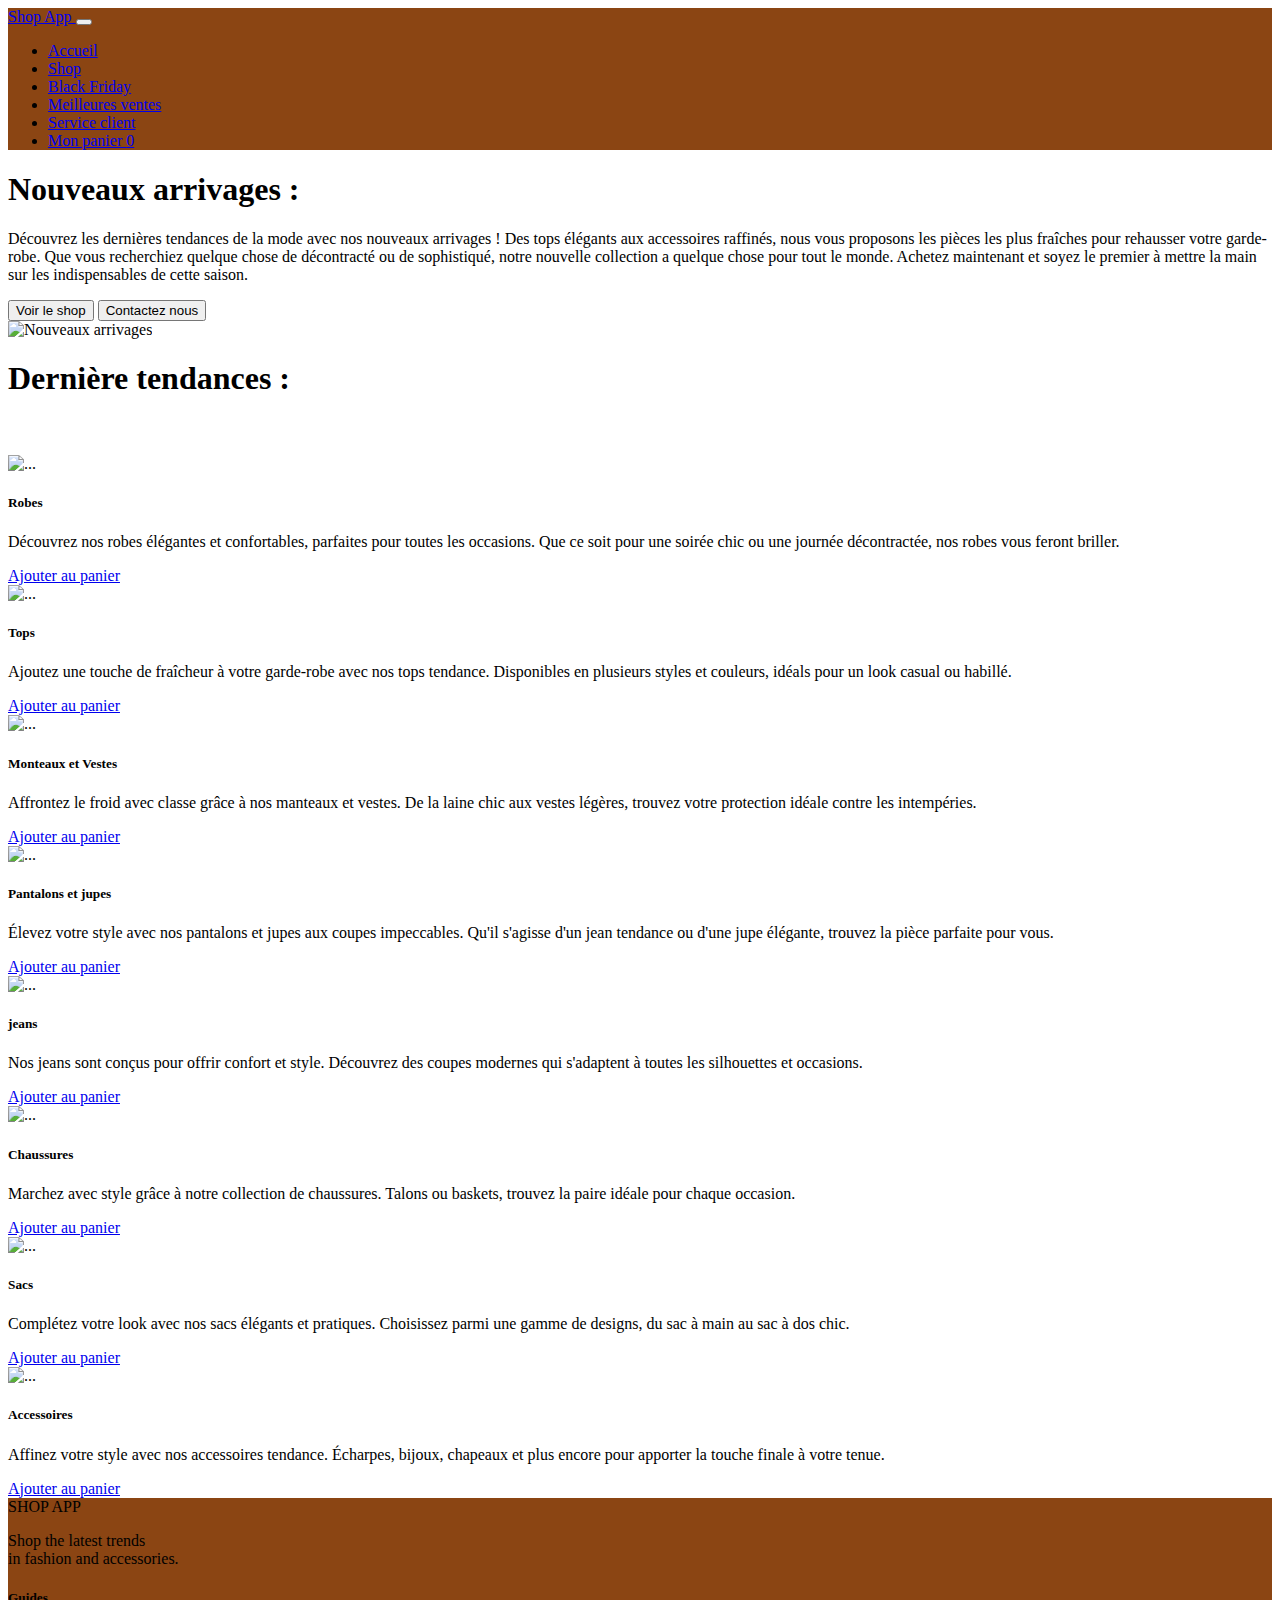
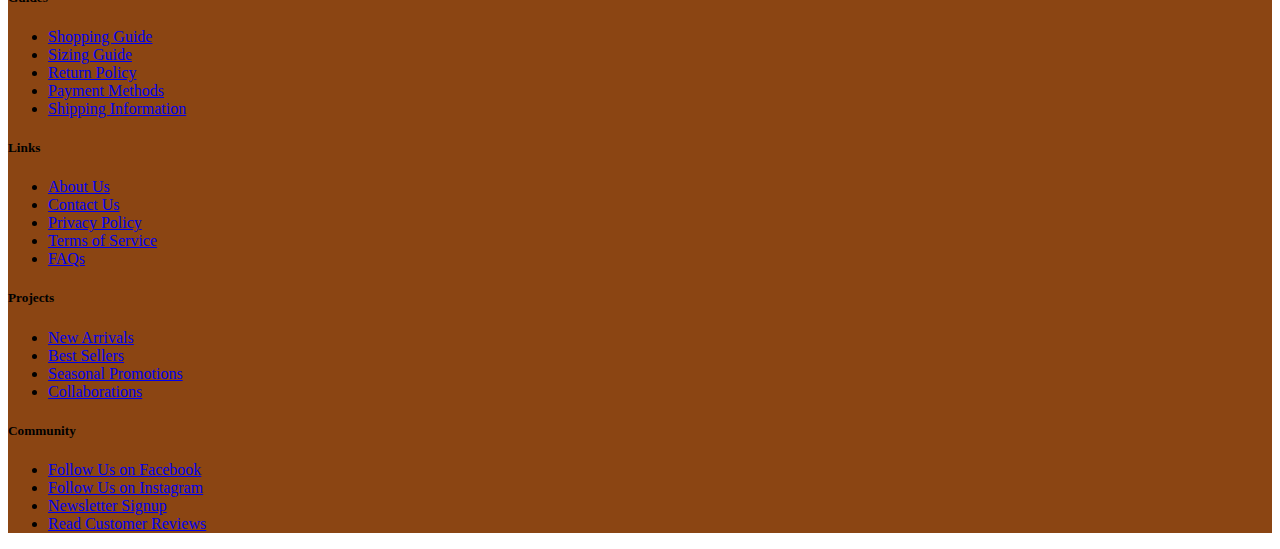
==== index.html @ 3e8ba97f "Moved index.html to root" ====
<!DOCTYPE html>
<html lang="en">
<head>
    <meta charset="UTF-8">
    
    <meta http-equiv="X-UA-Compatible" content="IE-edge">
    <!-- Ensures the page is rendered in the highest mode of compatibility available in Internet Explorer -->
    <meta name="viewport" content="width=device-width, initial-scale=1.0">
    <title>Bootstrap</title>
    <link rel="stylesheet" href="bootstrap-5.3.3-dist/css/bootstrap.min.css">
    <!-- Links the Bootstrap CSS file -->
    <link rel="stylesheet" href="styles.css">
    <link href="https://fonts.googleapis.com/css2?family=Playfair+Display:wght@700&display=swap" rel="stylesheet">
</head>
<body class="bg-white">
    <!-- Navigation Bar -->
    <nav class="navbar navbar-expand-lg  navbar-dark" style="background-color: #8B4513;">
        <div class="container-fluid">
            <a class="navbar-brand font-weight" href="#"> Shop App </a>
            <button class="navbar-toggler" type="button" data-bs-toggle="collapse" data-bs-target="#navbarScroll">
                <span class="navbar-toggler-icon"></span>
            </button>
            <div class="collapse navbar-collapse" id="navbarSupportedcontent">
                <ul class="navbar-nav ms-auto mb-2 mb-lg-0 ">
                    <li class="nav-item">
                        <a class="nav-link" href="#"> Accueil </a>
                    </li>
                    <li class="nav-item">
                        <a class="nav-link" href="#"> Shop </a>
                    </li>
                    <li class="nav-item">
                        <a class="nav-link" href="#"> Black Friday </a>
                    </li>
                    <li class="nav-item">
                        <a class="nav-link" href="#"> Meilleures ventes </a>
                    </li>
                    <li class="nav-item">
                        <a class="nav-link" href="#"> Service client </a>
                    </li>
                    <li class="nav-item">
                        <a class="nav-link" href="#"> Mon panier <span class="badge bg-danger fw-bold">0</span></a>
                    </li>
                </ul>
            </div>
        </div>
    </nav>

    <!-- Hero Section -->
    <section class="py-5">
        <div class="container">
            <div class="row mt-5">
                <div class="col-md-6 d-flex align-items-center">
                    <div>
                        <h1 class="fw-bold hero-title">Nouveaux arrivages :</h1>
                        <p class="my-4 fancy-text">
                                Découvrez les dernières tendances de la mode avec nos nouveaux arrivages ! Des tops élégants aux accessoires raffinés,
                                 nous vous proposons les pièces les plus fraîches pour rehausser votre garde-robe.
                                 Que vous recherchiez quelque chose de décontracté ou de sophistiqué, notre nouvelle collection a quelque chose pour tout le monde. 
                                Achetez maintenant et soyez le premier à mettre la main sur les indispensables de cette saison. 
                        </p>
                        <div class="button-container" >
                            <button class="btn btn-shop btn-lg">Voir le shop</button>
                            <button class="btn btn-outline-shop btn-lg">Contactez nous</button>
                        </div>
                    </div>
                </div>
                <div class="col-md-6">
                    <img src="/pictures/download (2).jpeg" alt="Nouveaux arrivages" class="w-100 rounded-5">
                </div>
            </div>
        </div>
    </section>

    <!-- Product Gallery Section -->
    <section class="bg-light py-5">
        <div class="container">
            <h1 class="fw-bold section-title">Dernière tendances :</h1><br><br>
            <div class="row">
                <div class="col-md-6 col-lg-3 my-2">
                    <div class="card shadow-sm">
                        <img src="/pictures/dress.jpeg" class="card-img-top" alt="...">
                        <div class="card-body">
                            <!-- Body of the card containing text and a button -->
                            <h5 class="card-title">Robes</h5>
                            <p class="card-text">
                                Découvrez nos robes élégantes et confortables, parfaites pour toutes les occasions.
                                 Que ce soit pour une soirée chic ou une journée décontractée, nos robes vous feront briller.
                            </p>
                            <a href="#" class="btn custom-button">Ajouter au panier</a>
                        </div>
                    </div>
                </div>
                <div class="col-md-6 col-lg-3 my-2">
                    <div class="/pictures/card shadow-sm"> 
                         <img src="crop.jpeg" class="card-img-top" alt="...">
                         <div class="card-body"> 
                            <h5 class="card-title">Tops</h5>
                            <p class="card-text">Ajoutez une touche de fraîcheur à votre garde-robe avec nos tops tendance. 
                                Disponibles en plusieurs styles et couleurs, idéals pour un look casual ou habillé.</p>
                            <a href="#" class="btn custom-button">Ajouter au panier</a> 
                        </div> 
                    </div>
                </div>
                <div class="col-md-6 col-lg-3 my-2">
                    <div class="card shadow-sm"> 
                         <img src="/pictures/veste.jpeg" class="card-img-top" alt="...">
                         <div class="card-body"> 
                            <h5 class="card-title">Monteaux et Vestes</h5>
                            <p class="card-text">Affrontez le froid avec classe grâce à nos manteaux et vestes.
                                 De la laine chic aux vestes légères, trouvez votre protection idéale contre les intempéries.</p>
                            <a href="#" class="btn custom-button">Ajouter au panier</a> 
                        </div> 
                    </div>
                </div>
                <div class="col-md-6 col-lg-3 my-2">
                    <div class="card shadow-sm"> 
                         <img src="/pictures/pant.jpeg" class="card-img-top" alt="...">
                         <div class="card-body"> 
                            <h5 class="card-title">Pantalons et jupes</h5>
                            <p class="card-text">Élevez votre style avec nos pantalons et jupes aux coupes impeccables. 
                                Qu'il s'agisse d'un jean tendance ou d'une jupe élégante, trouvez la pièce parfaite pour vous.</p>
                            <a href="#" class="btn custom-button">Ajouter au panier</a> 
                        </div> 
                    </div>
                </div>
                <div class="col-md-6 col-lg-3 my-2">
                    <div class="card shadow-sm"> 
                         <img src="/pictures/jean.jpeg" class="card-img-top" alt="...">
                         <div class="card-body"> 
                            <h5 class="card-title">jeans</h5>
                            <p class="card-text">Nos jeans sont conçus pour offrir confort et style.
                                 Découvrez des coupes modernes qui s'adaptent à toutes les silhouettes et occasions.</p>
                            <a href="#" class="btn custom-button">Ajouter au panier</a> 
                        </div> 
                    </div>
                </div>
                <div class="col-md-6 col-lg-3 my-2">
                    <div class="card shadow-sm"> 
                         <img src="/pictures/chaussure.jpeg" class="card-img-top" alt="...">
                         <div class="card-body"> 
                            <h5 class="card-title">Chaussures</h5>
                            <p class="card-text">Marchez avec style grâce à notre collection de chaussures. 
                                Talons ou baskets, trouvez la paire idéale pour chaque occasion.</p>
                            <a href="#" class="btn custom-button">Ajouter au panier</a> 
                        </div> 
                    </div>
                </div>
                <div class="col-md-6 col-lg-3 my-2">
                    <div class="card shadow-sm"> 
                         <img src="/pictures/bag.jpeg" class="card-img-top" alt="...">
                         <div class="card-body"> 
                            <h5 class="card-title">Sacs</h5>
                            <p class="card-text">Complétez votre look avec nos sacs élégants et pratiques.
                                 Choisissez parmi une gamme de designs, du sac à main au sac à dos chic.</p>
                            <a href="#" class="btn custom-button">Ajouter au panier</a> 
                        </div> 
                    </div>
                </div>
                <div class="col-md-6 col-lg-3 my-2">
                <div class="card shadow-sm"> 
                     <img src="/pictures/clips.jpeg" class="card-img-top" alt="...">
                     <div class="card-body"> 
                        <h5 class="card-title">Accessoires</h5>
                        <p class="card-text">Affinez votre style avec nos accessoires tendance. 
                            Écharpes, bijoux, chapeaux et plus encore pour apporter la touche finale à votre tenue.</p>
                        <a href="#" class="btn custom-button">Ajouter au panier</a> 
                    </div> 
                </div>
            </div>

            </div>
        </div>
    </section>

    <!-- Footer Section -->
    <section class="text-white py-5" style="background-color: #8B4513;">       
            <footer class="container">
                <div class="row">
                    <div class="col-md-4">
                        <div class="h3 fw-bold">SHOP APP</div>
                        <p>Shop the latest trends <br>in fashion and accessories.</p>
                    </div>
                    <div class="col-md-8">
                        <div class="row">
                            <div class="col-md-3">
                                <h5>Guides</h5>
                                <ul>
                                    <li><a href="#">Shopping Guide</a></li>
                                    <li><a href="#">Sizing Guide</a></li>
                                    <li><a href="#">Return Policy</a></li>
                                    <li><a href="#">Payment Methods</a></li>
                                    <li><a href="#">Shipping Information</a></li>
                                </ul>
                            </div> 
                            <div class="col-md-3">
                                <h5>Links</h5>
                                <ul>
                                    <li><a href="#">About Us</a></li>
                                    <li><a href="#">Contact Us</a></li>
                                    <li><a href="#">Privacy Policy</a></li>
                                    <li><a href="#">Terms of Service</a></li>
                                    <li><a href="#">FAQs</a></li>
                                </ul>
                            </div>
                            <div class="col-md-3">
                                <h5>Projects</h5>
                                <ul>
                                    <li><a href="#">New Arrivals</a></li>
                                    <li><a href="#">Best Sellers</a></li>
                                    <li><a href="#">Seasonal Promotions</a></li>
                                    <li><a href="#">Collaborations</a></li>
                                </ul>
                            </div>
                            <div class="col-md-3">
                                <h5>Community</h5>
                                <ul>
                                    <li><a href="#">Follow Us on Facebook</a></li>
                                    <li><a href="#">Follow Us on Instagram</a></li>
                                    <li><a href="#">Newsletter Signup</a></li>
                                    <li><a href="#">Read Customer Reviews</a></li>
                                </ul>
                            </div>
                        </div>
                    </div>
                </div>
            </footer>
        
    </section>
</body>
</html>
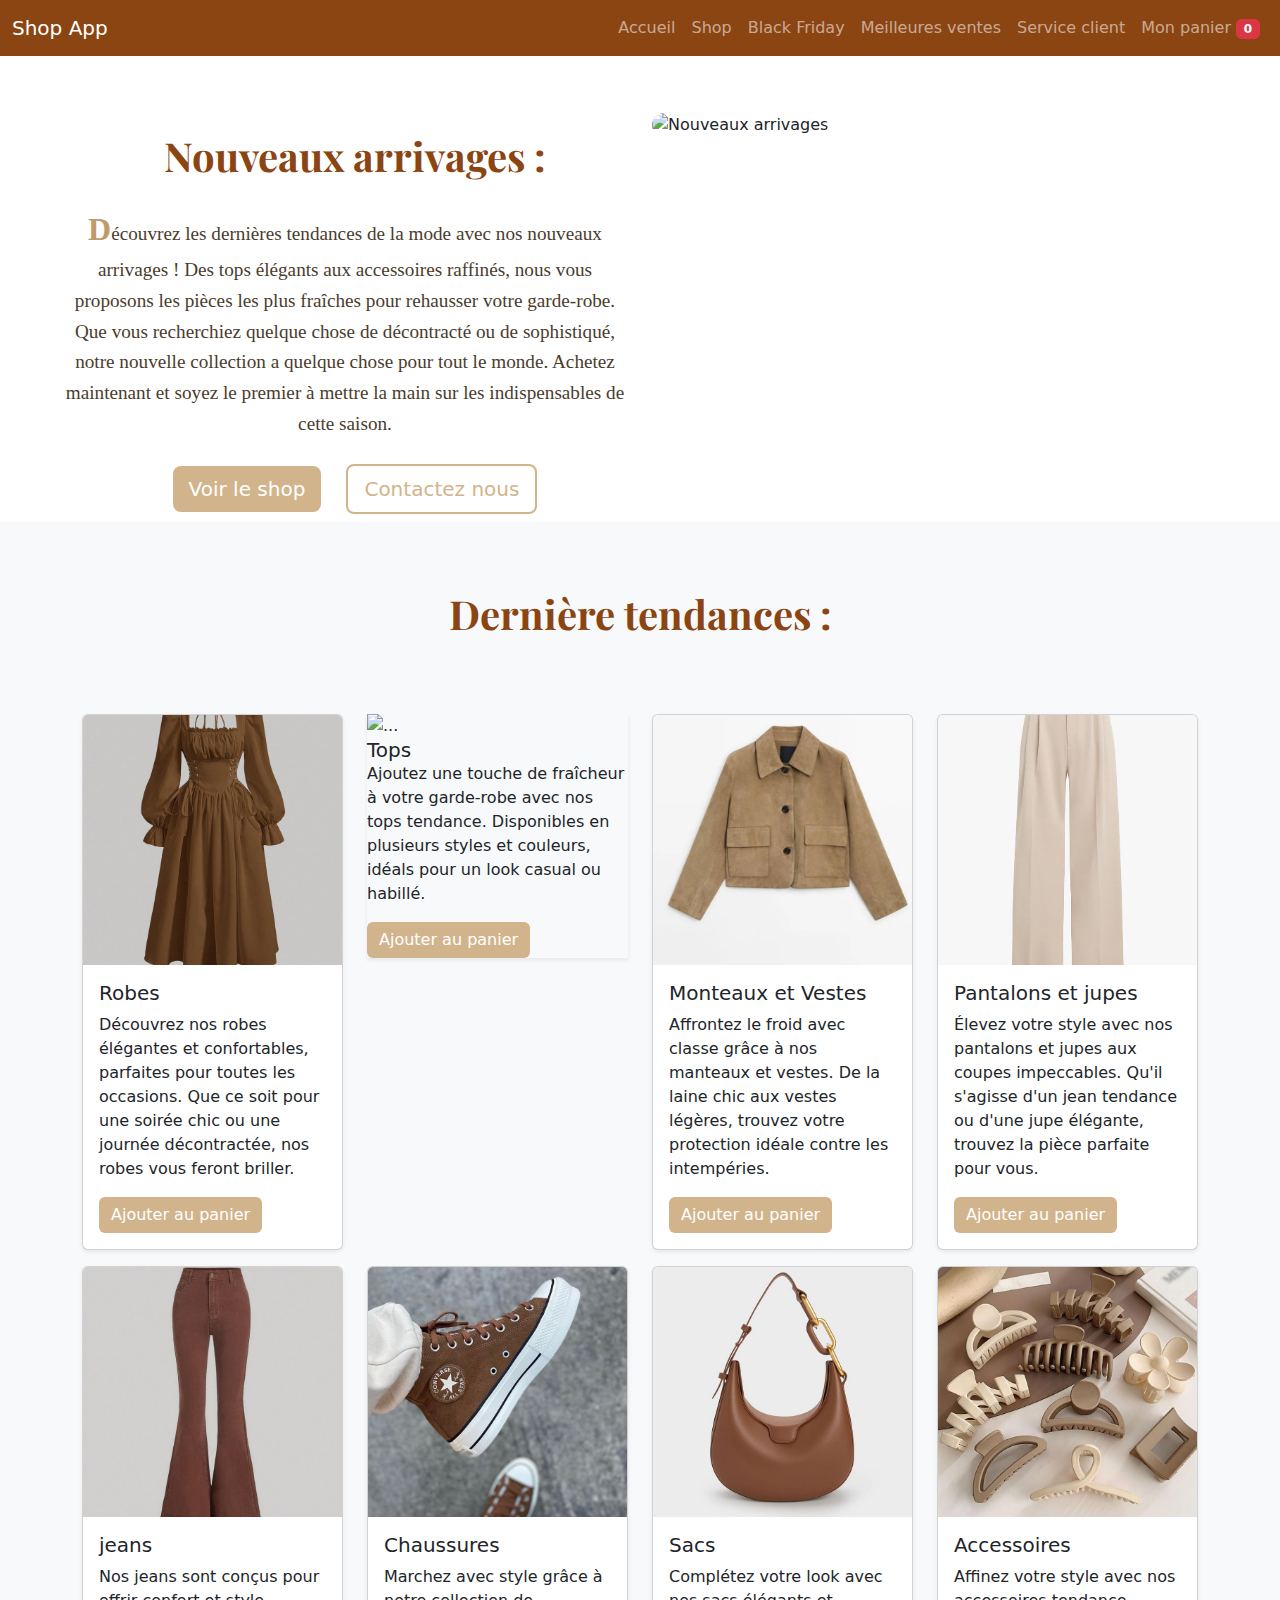
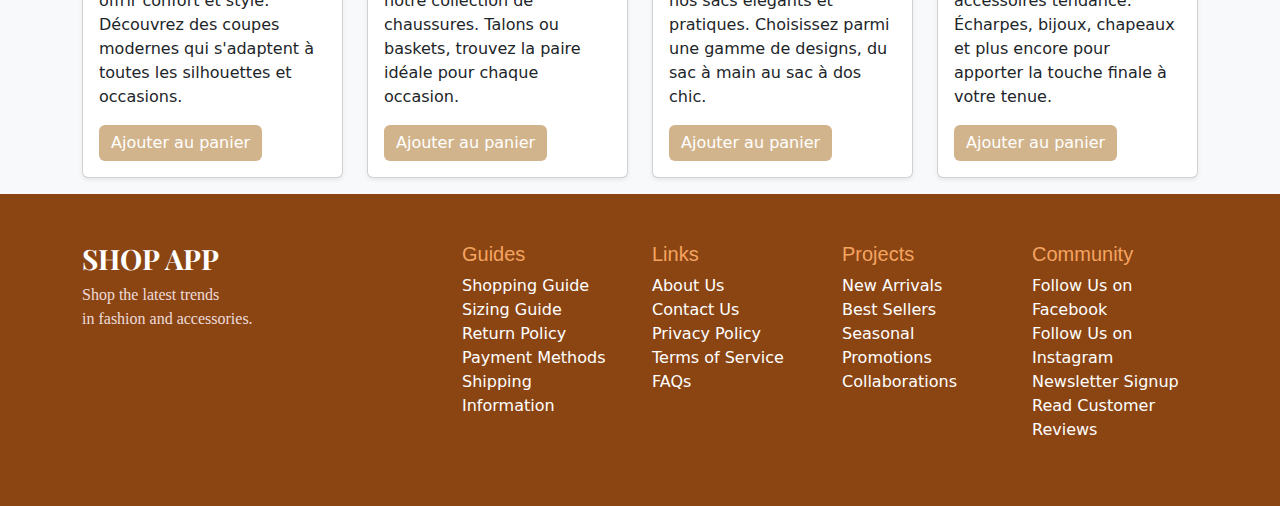
==== commit 6ed73e17: "Update index.html" ====
--- a/index.html
+++ b/index.html
@@ -65,7 +65,7 @@
                     </div>
                 </div>
                 <div class="col-md-6">
-                    <img src="/pictures/download (2).jpeg" alt="Nouveaux arrivages" class="w-100 rounded-5">
+                    <img src="download (2).jpeg" alt="Nouveaux arrivages" class="w-100 rounded-5">
                 </div>
             </div>
         </div>
--- a/styles.css
+++ b/styles.css
@@ -0,0 +1,117 @@
+
+.btn-shop {
+    background-color: #D2B48C;  
+    color: white;
+    border: none;
+}
+
+.btn-outline-shop {
+    background-color: transparent;
+    color: #D2B48C;
+    border: 2px solid #D2B48C;  
+}
+
+.btn-shop:hover, .btn-outline-shop:hover {
+    background-color: #C19A6B;  
+    color: white;
+}
+.button-container {
+    text-align: center;              
+    margin-top: 20px;   
+}             
+
+.button-container .btn {
+    margin: 0 10px;                  
+}
+.fancy-text {
+    font-family: 'Georgia', serif;  
+    font-size: 1.2rem;               
+    line-height: 1.6;               
+    color: #4B3C2D;                  
+    text-align: center;              
+    margin: 20px 0;                  
+    margin-left: -20px;              
+}
+
+.fancy-text::first-letter {
+    font-size: 2rem;                
+    font-weight: bold;               
+    color: #C19A6B;                  
+}
+
+.hero-title,  /* por "Nouveaux arrivages" title */
+.section-title { /* pour "Dernières tendances" */
+    font-family: 'Playfair Display', serif; 
+    font-size: 2.5rem;                      
+    font-weight: 700;                       
+    color: #8B4513;                         
+    text-align: center;                    
+    margin: 20px 0;                        
+    
+}
+.card {
+    transition: transform 0.3s ease, box-shadow 0.3s ease; 
+}
+
+.card:hover {
+    transform: translateY(-10px); 
+    box-shadow: 0 4px 20px rgba(0, 0, 0, 0.2); 
+}
+
+.card-img-top {
+    width: 100%;        
+    height: 250px;      
+    object-fit: cover;  
+}
+
+.custom-button {
+    background-color: #D2B48C; 
+    color: white; 
+    border: none; 
+}
+
+.custom-button:hover {
+    background-color: #F4A460; 
+}
+footer a {
+    color: white; 
+    text-decoration: none; 
+}
+
+footer a:hover {
+    color: #F4A460; 
+}
+footer ul {
+    list-style-type: none; 
+    padding-left: 0; 
+}
+footer h5 {
+    color: #F4A460; 
+    font-family: 'Montserrat', sans-serif; 
+}
+footer .h3 {
+    color: white; 
+    font-family: 'Playfair Display', serif;
+}
+footer p {
+    color: #eddbdb; 
+    font-family: 'Lora', serif; 
+}
+footer a {
+    color: #FFFFFF; 
+}
+footer a:hover {
+    color: #ff9900; 
+}
+footer ul {
+    list-style-type: none; 
+    padding-left: 0px;
+}
+section.py-5 {
+    margin-top: -40px; 
+}
+
+
+
+
+
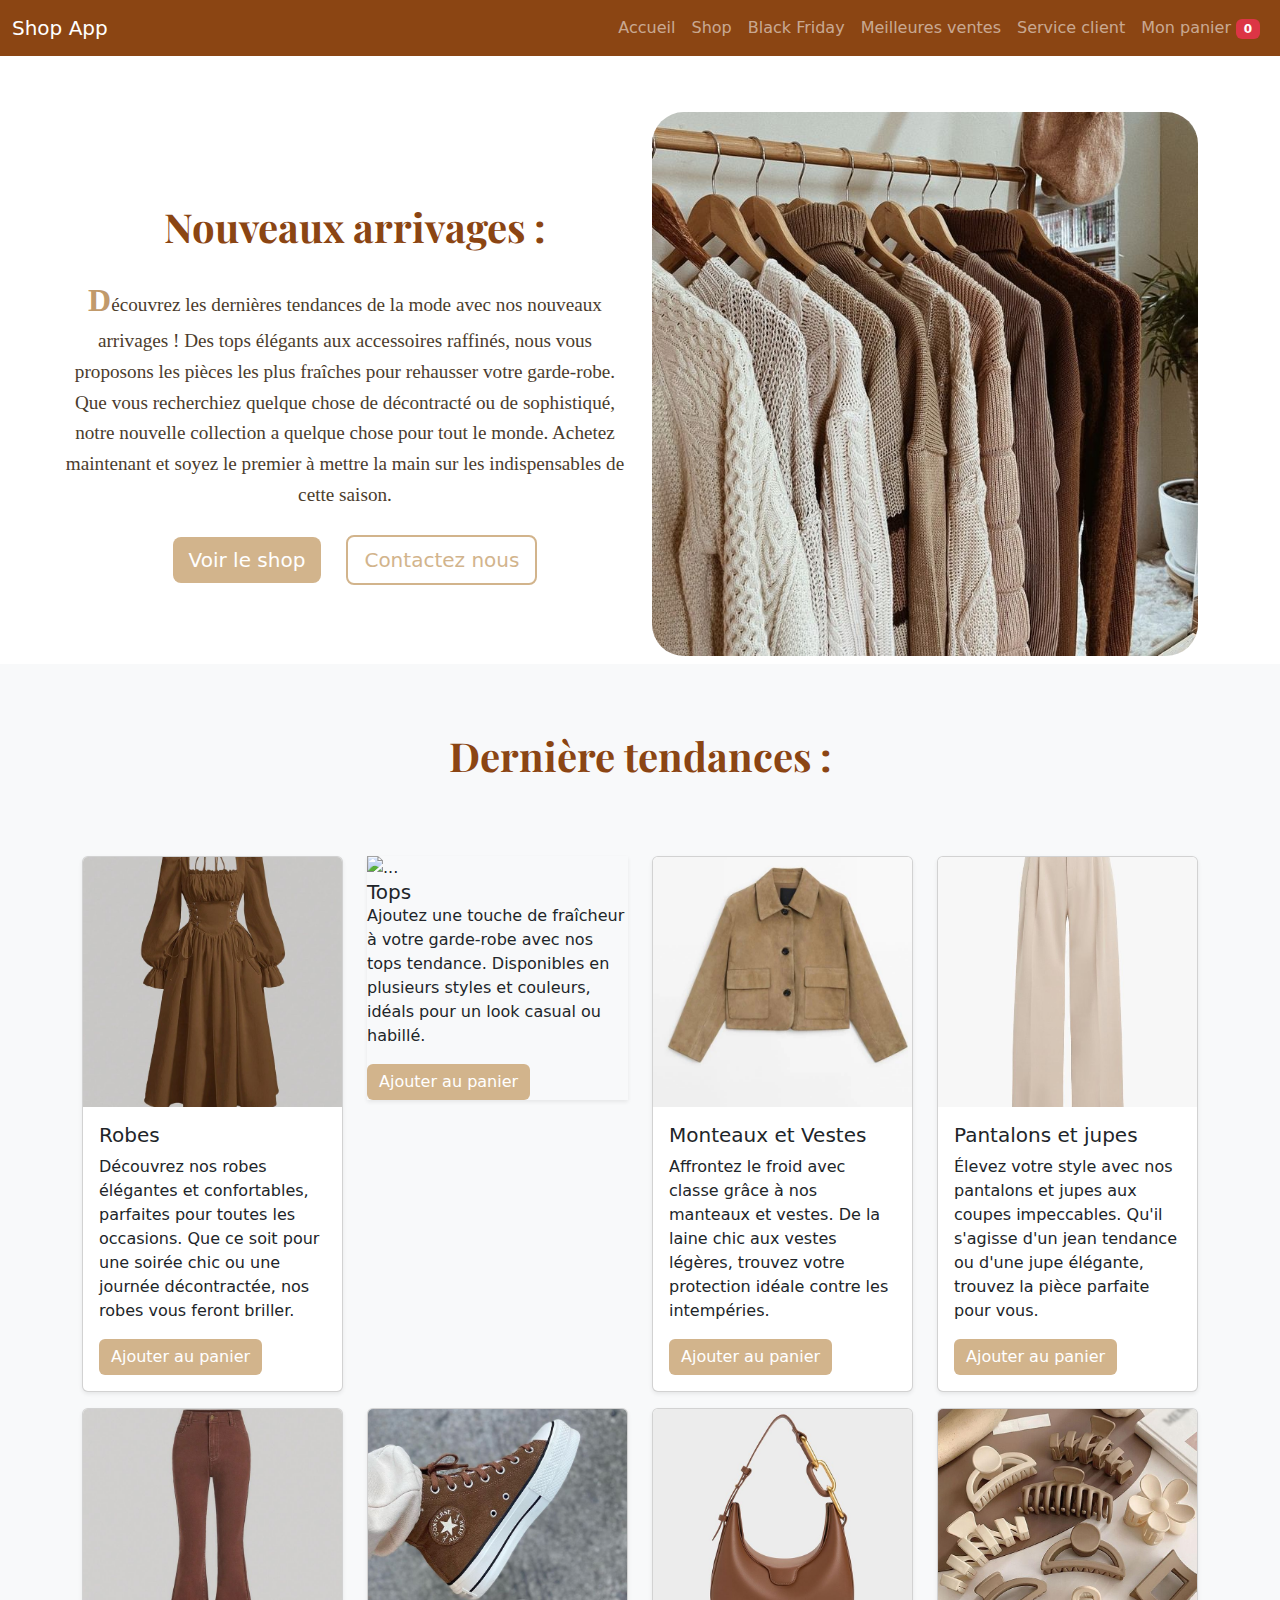
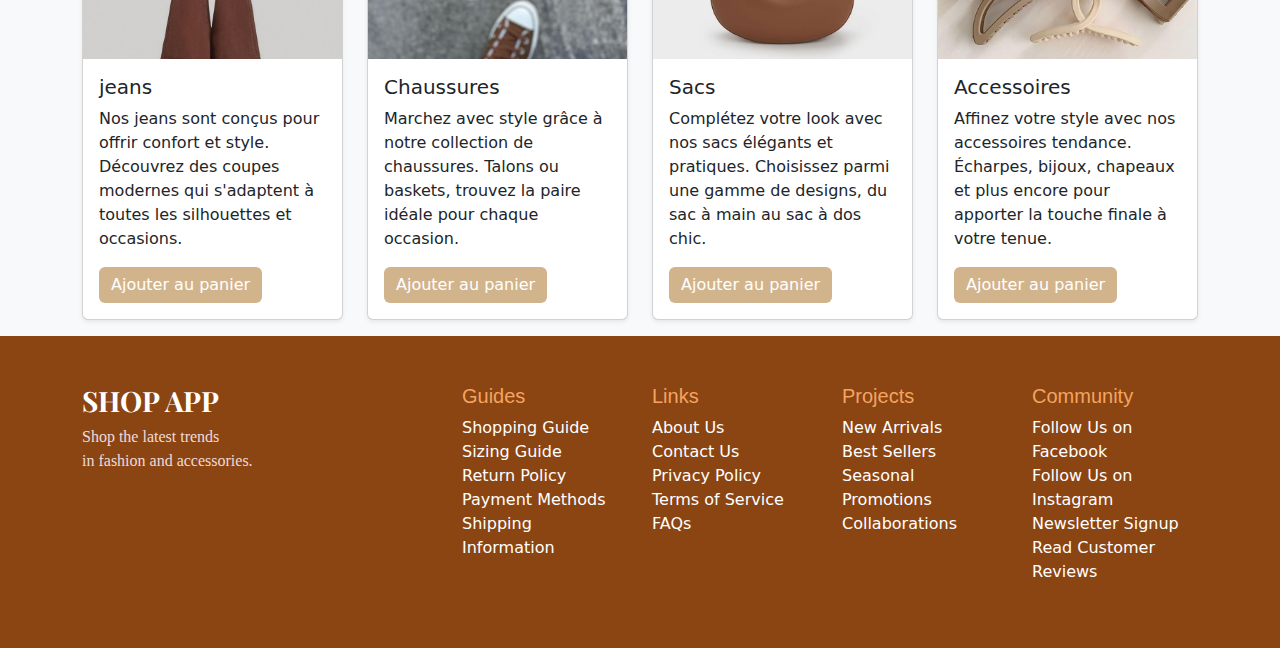
==== commit 7c0d3ca3: "Update index.html" ====
--- a/index.html
+++ b/index.html
@@ -65,7 +65,7 @@
                     </div>
                 </div>
                 <div class="col-md-6">
-                    <img src="download (2).jpeg" alt="Nouveaux arrivages" class="w-100 rounded-5">
+                    <img src="pictures/download (2).jpeg" alt="Nouveaux arrivages" class="w-100 rounded-5">
                 </div>
             </div>
         </div>
@@ -78,7 +78,7 @@
             <div class="row">
                 <div class="col-md-6 col-lg-3 my-2">
                     <div class="card shadow-sm">
-                        <img src="/pictures/dress.jpeg" class="card-img-top" alt="...">
+                        <img src="pictures/dress.jpeg" class="card-img-top" alt="...">
                         <div class="card-body">
                             <!-- Body of the card containing text and a button -->
                             <h5 class="card-title">Robes</h5>
@@ -91,7 +91,7 @@
                     </div>
                 </div>
                 <div class="col-md-6 col-lg-3 my-2">
-                    <div class="/pictures/card shadow-sm"> 
+                    <div class="pictures/card shadow-sm"> 
                          <img src="crop.jpeg" class="card-img-top" alt="...">
                          <div class="card-body"> 
                             <h5 class="card-title">Tops</h5>
@@ -103,7 +103,7 @@
                 </div>
                 <div class="col-md-6 col-lg-3 my-2">
                     <div class="card shadow-sm"> 
-                         <img src="/pictures/veste.jpeg" class="card-img-top" alt="...">
+                         <img src="pictures/veste.jpeg" class="card-img-top" alt="...">
                          <div class="card-body"> 
                             <h5 class="card-title">Monteaux et Vestes</h5>
                             <p class="card-text">Affrontez le froid avec classe grâce à nos manteaux et vestes.
@@ -114,7 +114,7 @@
                 </div>
                 <div class="col-md-6 col-lg-3 my-2">
                     <div class="card shadow-sm"> 
-                         <img src="/pictures/pant.jpeg" class="card-img-top" alt="...">
+                         <img src="pictures/pant.jpeg" class="card-img-top" alt="...">
                          <div class="card-body"> 
                             <h5 class="card-title">Pantalons et jupes</h5>
                             <p class="card-text">Élevez votre style avec nos pantalons et jupes aux coupes impeccables. 
@@ -125,7 +125,7 @@
                 </div>
                 <div class="col-md-6 col-lg-3 my-2">
                     <div class="card shadow-sm"> 
-                         <img src="/pictures/jean.jpeg" class="card-img-top" alt="...">
+                         <img src="pictures/jean.jpeg" class="card-img-top" alt="...">
                          <div class="card-body"> 
                             <h5 class="card-title">jeans</h5>
                             <p class="card-text">Nos jeans sont conçus pour offrir confort et style.
@@ -136,7 +136,7 @@
                 </div>
                 <div class="col-md-6 col-lg-3 my-2">
                     <div class="card shadow-sm"> 
-                         <img src="/pictures/chaussure.jpeg" class="card-img-top" alt="...">
+                         <img src="pictures/chaussure.jpeg" class="card-img-top" alt="...">
                          <div class="card-body"> 
                             <h5 class="card-title">Chaussures</h5>
                             <p class="card-text">Marchez avec style grâce à notre collection de chaussures. 
@@ -147,7 +147,7 @@
                 </div>
                 <div class="col-md-6 col-lg-3 my-2">
                     <div class="card shadow-sm"> 
-                         <img src="/pictures/bag.jpeg" class="card-img-top" alt="...">
+                         <img src="pictures/bag.jpeg" class="card-img-top" alt="...">
                          <div class="card-body"> 
                             <h5 class="card-title">Sacs</h5>
                             <p class="card-text">Complétez votre look avec nos sacs élégants et pratiques.
@@ -158,7 +158,7 @@
                 </div>
                 <div class="col-md-6 col-lg-3 my-2">
                 <div class="card shadow-sm"> 
-                     <img src="/pictures/clips.jpeg" class="card-img-top" alt="...">
+                     <img src="pictures/clips.jpeg" class="card-img-top" alt="...">
                      <div class="card-body"> 
                         <h5 class="card-title">Accessoires</h5>
                         <p class="card-text">Affinez votre style avec nos accessoires tendance. 
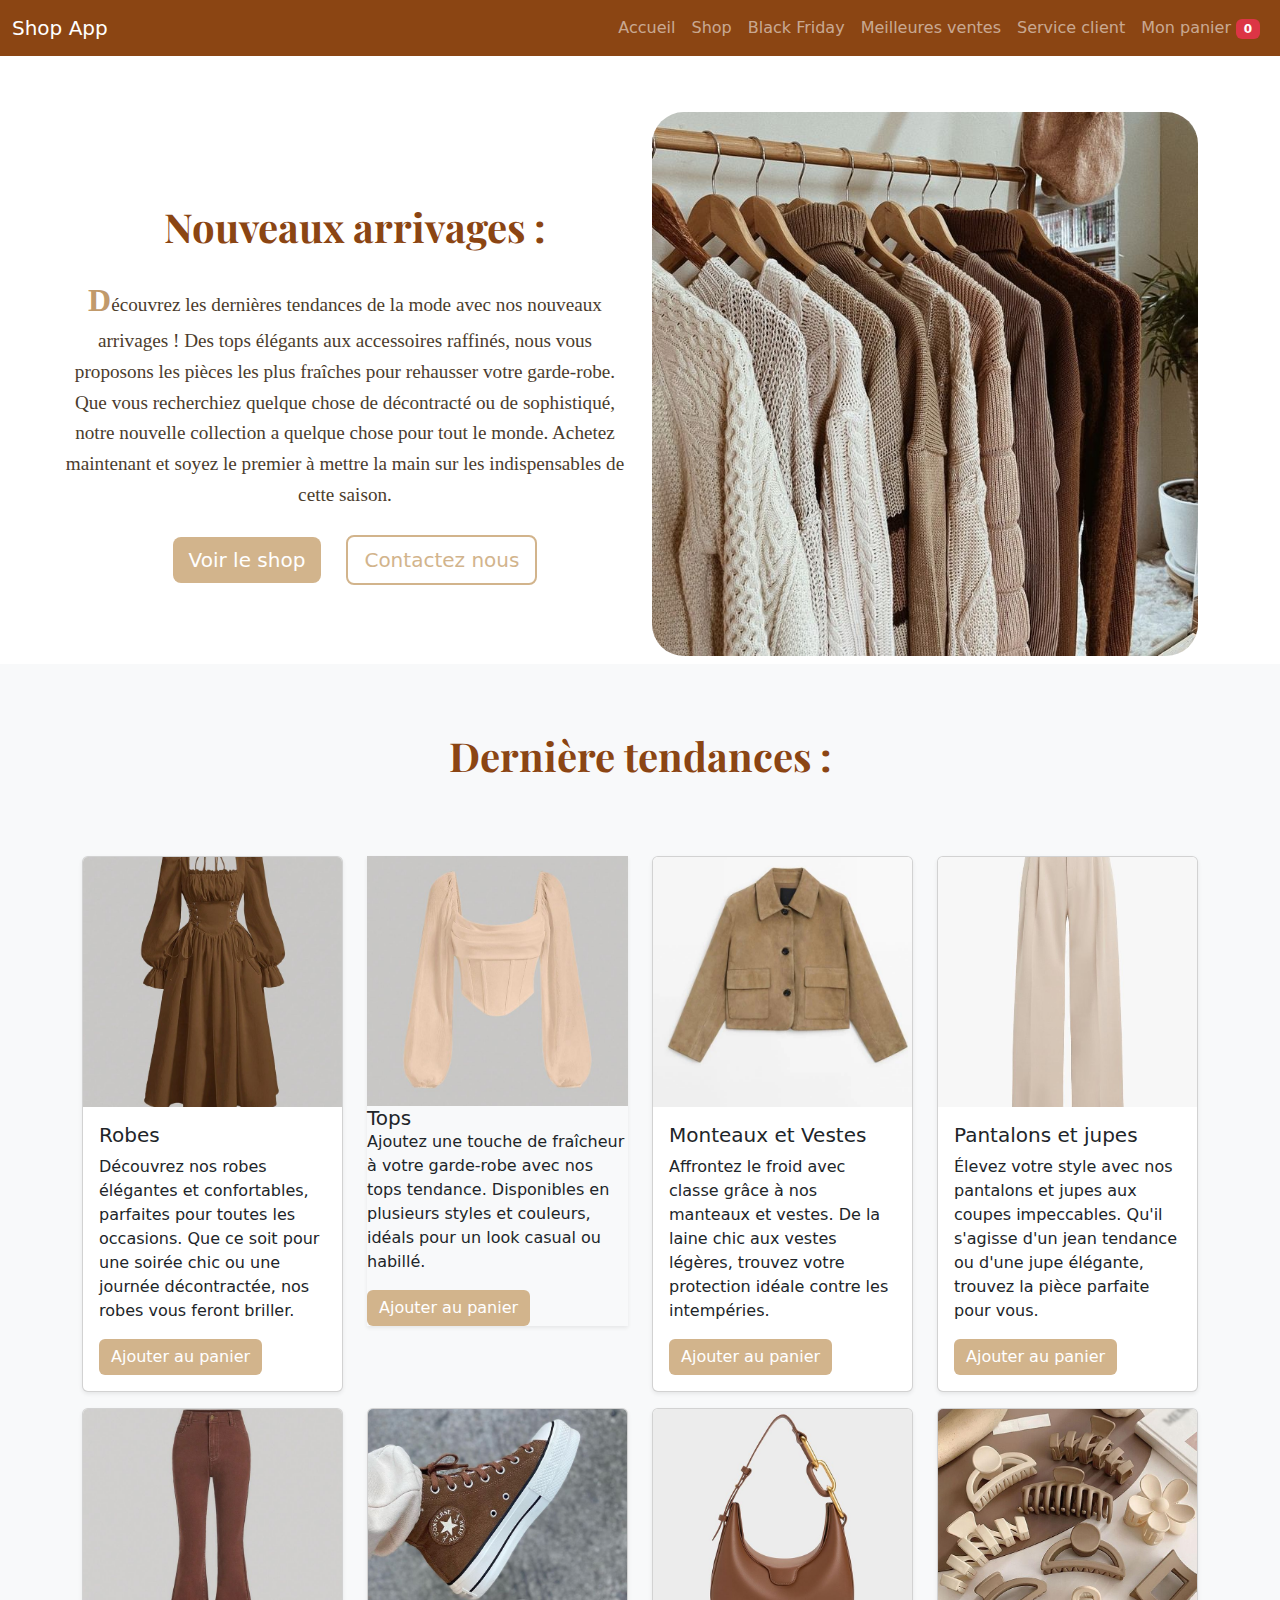
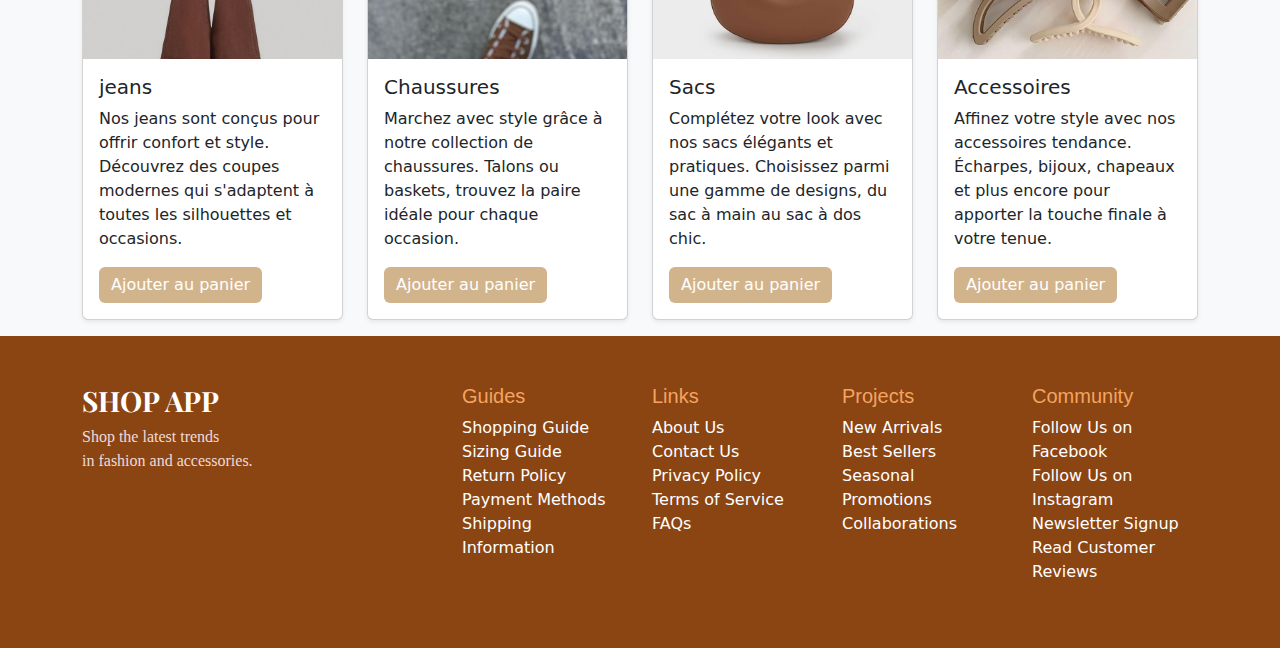
==== commit 1c4f2152: "Update index.html" ====
--- a/index.html
+++ b/index.html
@@ -65,7 +65,7 @@
                     </div>
                 </div>
                 <div class="col-md-6">
-                    <img src="pictures/download (2).jpeg" alt="Nouveaux arrivages" class="w-100 rounded-5">
+                    <img src="download (2).jpeg" alt="Nouveaux arrivages" class="w-100 rounded-5">
                 </div>
             </div>
         </div>
@@ -78,7 +78,7 @@
             <div class="row">
                 <div class="col-md-6 col-lg-3 my-2">
                     <div class="card shadow-sm">
-                        <img src="pictures/dress.jpeg" class="card-img-top" alt="...">
+                        <img src="/pictures/dress.jpeg" class="card-img-top" alt="...">
                         <div class="card-body">
                             <!-- Body of the card containing text and a button -->
                             <h5 class="card-title">Robes</h5>
@@ -91,7 +91,7 @@
                     </div>
                 </div>
                 <div class="col-md-6 col-lg-3 my-2">
-                    <div class="pictures/card shadow-sm"> 
+                    <div class="/pictures/card shadow-sm"> 
                          <img src="crop.jpeg" class="card-img-top" alt="...">
                          <div class="card-body"> 
                             <h5 class="card-title">Tops</h5>
@@ -103,7 +103,7 @@
                 </div>
                 <div class="col-md-6 col-lg-3 my-2">
                     <div class="card shadow-sm"> 
-                         <img src="pictures/veste.jpeg" class="card-img-top" alt="...">
+                         <img src="/pictures/veste.jpeg" class="card-img-top" alt="...">
                          <div class="card-body"> 
                             <h5 class="card-title">Monteaux et Vestes</h5>
                             <p class="card-text">Affrontez le froid avec classe grâce à nos manteaux et vestes.
@@ -114,7 +114,7 @@
                 </div>
                 <div class="col-md-6 col-lg-3 my-2">
                     <div class="card shadow-sm"> 
-                         <img src="pictures/pant.jpeg" class="card-img-top" alt="...">
+                         <img src="/pictures/pant.jpeg" class="card-img-top" alt="...">
                          <div class="card-body"> 
                             <h5 class="card-title">Pantalons et jupes</h5>
                             <p class="card-text">Élevez votre style avec nos pantalons et jupes aux coupes impeccables. 
@@ -125,7 +125,7 @@
                 </div>
                 <div class="col-md-6 col-lg-3 my-2">
                     <div class="card shadow-sm"> 
-                         <img src="pictures/jean.jpeg" class="card-img-top" alt="...">
+                         <img src="/pictures/jean.jpeg" class="card-img-top" alt="...">
                          <div class="card-body"> 
                             <h5 class="card-title">jeans</h5>
                             <p class="card-text">Nos jeans sont conçus pour offrir confort et style.
@@ -136,7 +136,7 @@
                 </div>
                 <div class="col-md-6 col-lg-3 my-2">
                     <div class="card shadow-sm"> 
-                         <img src="pictures/chaussure.jpeg" class="card-img-top" alt="...">
+                         <img src="/pictures/chaussure.jpeg" class="card-img-top" alt="...">
                          <div class="card-body"> 
                             <h5 class="card-title">Chaussures</h5>
                             <p class="card-text">Marchez avec style grâce à notre collection de chaussures. 
@@ -147,7 +147,7 @@
                 </div>
                 <div class="col-md-6 col-lg-3 my-2">
                     <div class="card shadow-sm"> 
-                         <img src="pictures/bag.jpeg" class="card-img-top" alt="...">
+                         <img src="/pictures/bag.jpeg" class="card-img-top" alt="...">
                          <div class="card-body"> 
                             <h5 class="card-title">Sacs</h5>
                             <p class="card-text">Complétez votre look avec nos sacs élégants et pratiques.
@@ -158,7 +158,7 @@
                 </div>
                 <div class="col-md-6 col-lg-3 my-2">
                 <div class="card shadow-sm"> 
-                     <img src="pictures/clips.jpeg" class="card-img-top" alt="...">
+                     <img src="/pictures/clips.jpeg" class="card-img-top" alt="...">
                      <div class="card-body"> 
                         <h5 class="card-title">Accessoires</h5>
                         <p class="card-text">Affinez votre style avec nos accessoires tendance. 
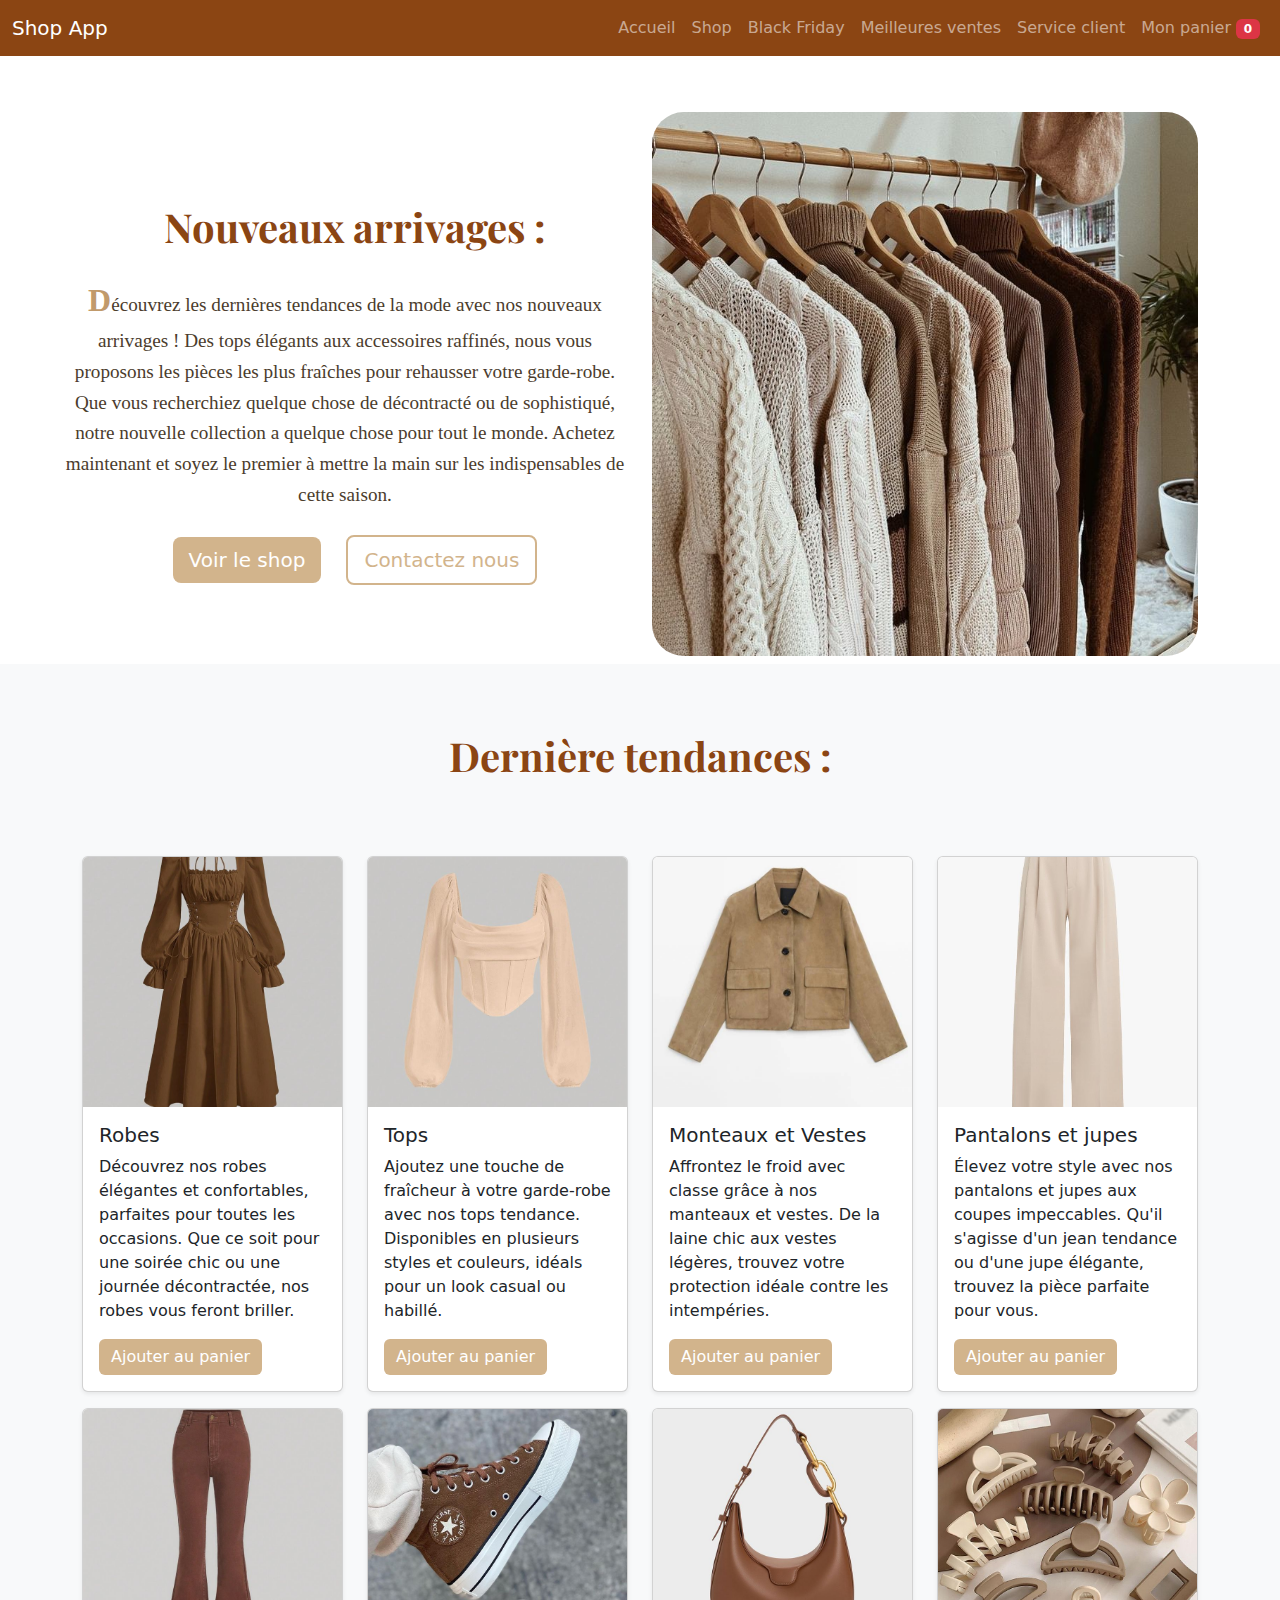
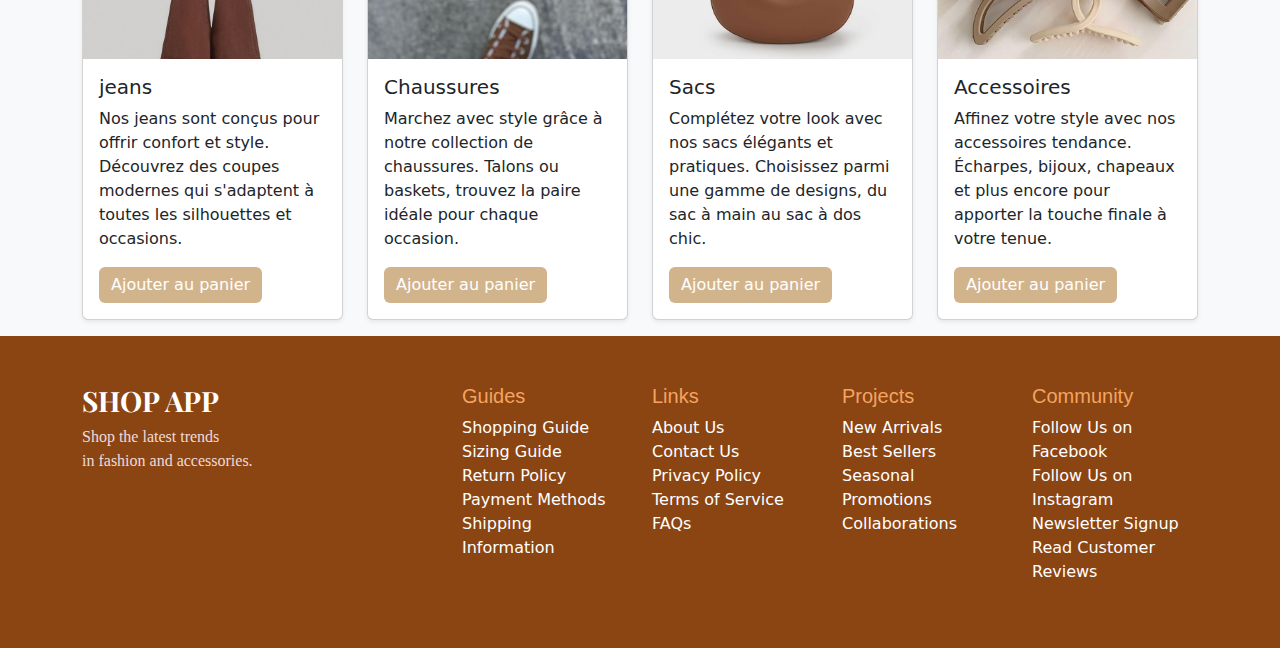
==== commit 70b8b5ee: "Update index.html" ====
--- a/index.html
+++ b/index.html
@@ -78,7 +78,7 @@
             <div class="row">
                 <div class="col-md-6 col-lg-3 my-2">
                     <div class="card shadow-sm">
-                        <img src="/pictures/dress.jpeg" class="card-img-top" alt="...">
+                        <img src="dress.jpeg" class="card-img-top" alt="...">
                         <div class="card-body">
                             <!-- Body of the card containing text and a button -->
                             <h5 class="card-title">Robes</h5>
@@ -91,7 +91,7 @@
                     </div>
                 </div>
                 <div class="col-md-6 col-lg-3 my-2">
-                    <div class="/pictures/card shadow-sm"> 
+                    <div class="card shadow-sm"> 
                          <img src="crop.jpeg" class="card-img-top" alt="...">
                          <div class="card-body"> 
                             <h5 class="card-title">Tops</h5>
@@ -103,7 +103,7 @@
                 </div>
                 <div class="col-md-6 col-lg-3 my-2">
                     <div class="card shadow-sm"> 
-                         <img src="/pictures/veste.jpeg" class="card-img-top" alt="...">
+                         <img src="veste.jpeg" class="card-img-top" alt="...">
                          <div class="card-body"> 
                             <h5 class="card-title">Monteaux et Vestes</h5>
                             <p class="card-text">Affrontez le froid avec classe grâce à nos manteaux et vestes.
@@ -114,7 +114,7 @@
                 </div>
                 <div class="col-md-6 col-lg-3 my-2">
                     <div class="card shadow-sm"> 
-                         <img src="/pictures/pant.jpeg" class="card-img-top" alt="...">
+                         <img src="pant.jpeg" class="card-img-top" alt="...">
                          <div class="card-body"> 
                             <h5 class="card-title">Pantalons et jupes</h5>
                             <p class="card-text">Élevez votre style avec nos pantalons et jupes aux coupes impeccables. 
@@ -125,7 +125,7 @@
                 </div>
                 <div class="col-md-6 col-lg-3 my-2">
                     <div class="card shadow-sm"> 
-                         <img src="/pictures/jean.jpeg" class="card-img-top" alt="...">
+                         <img src="jean.jpeg" class="card-img-top" alt="...">
                          <div class="card-body"> 
                             <h5 class="card-title">jeans</h5>
                             <p class="card-text">Nos jeans sont conçus pour offrir confort et style.
@@ -136,7 +136,7 @@
                 </div>
                 <div class="col-md-6 col-lg-3 my-2">
                     <div class="card shadow-sm"> 
-                         <img src="/pictures/chaussure.jpeg" class="card-img-top" alt="...">
+                         <img src="chaussure.jpeg" class="card-img-top" alt="...">
                          <div class="card-body"> 
                             <h5 class="card-title">Chaussures</h5>
                             <p class="card-text">Marchez avec style grâce à notre collection de chaussures. 
@@ -147,7 +147,7 @@
                 </div>
                 <div class="col-md-6 col-lg-3 my-2">
                     <div class="card shadow-sm"> 
-                         <img src="/pictures/bag.jpeg" class="card-img-top" alt="...">
+                         <img src="bag.jpeg" class="card-img-top" alt="...">
                          <div class="card-body"> 
                             <h5 class="card-title">Sacs</h5>
                             <p class="card-text">Complétez votre look avec nos sacs élégants et pratiques.
@@ -158,7 +158,7 @@
                 </div>
                 <div class="col-md-6 col-lg-3 my-2">
                 <div class="card shadow-sm"> 
-                     <img src="/pictures/clips.jpeg" class="card-img-top" alt="...">
+                     <img src="clips.jpeg" class="card-img-top" alt="...">
                      <div class="card-body"> 
                         <h5 class="card-title">Accessoires</h5>
                         <p class="card-text">Affinez votre style avec nos accessoires tendance. 
